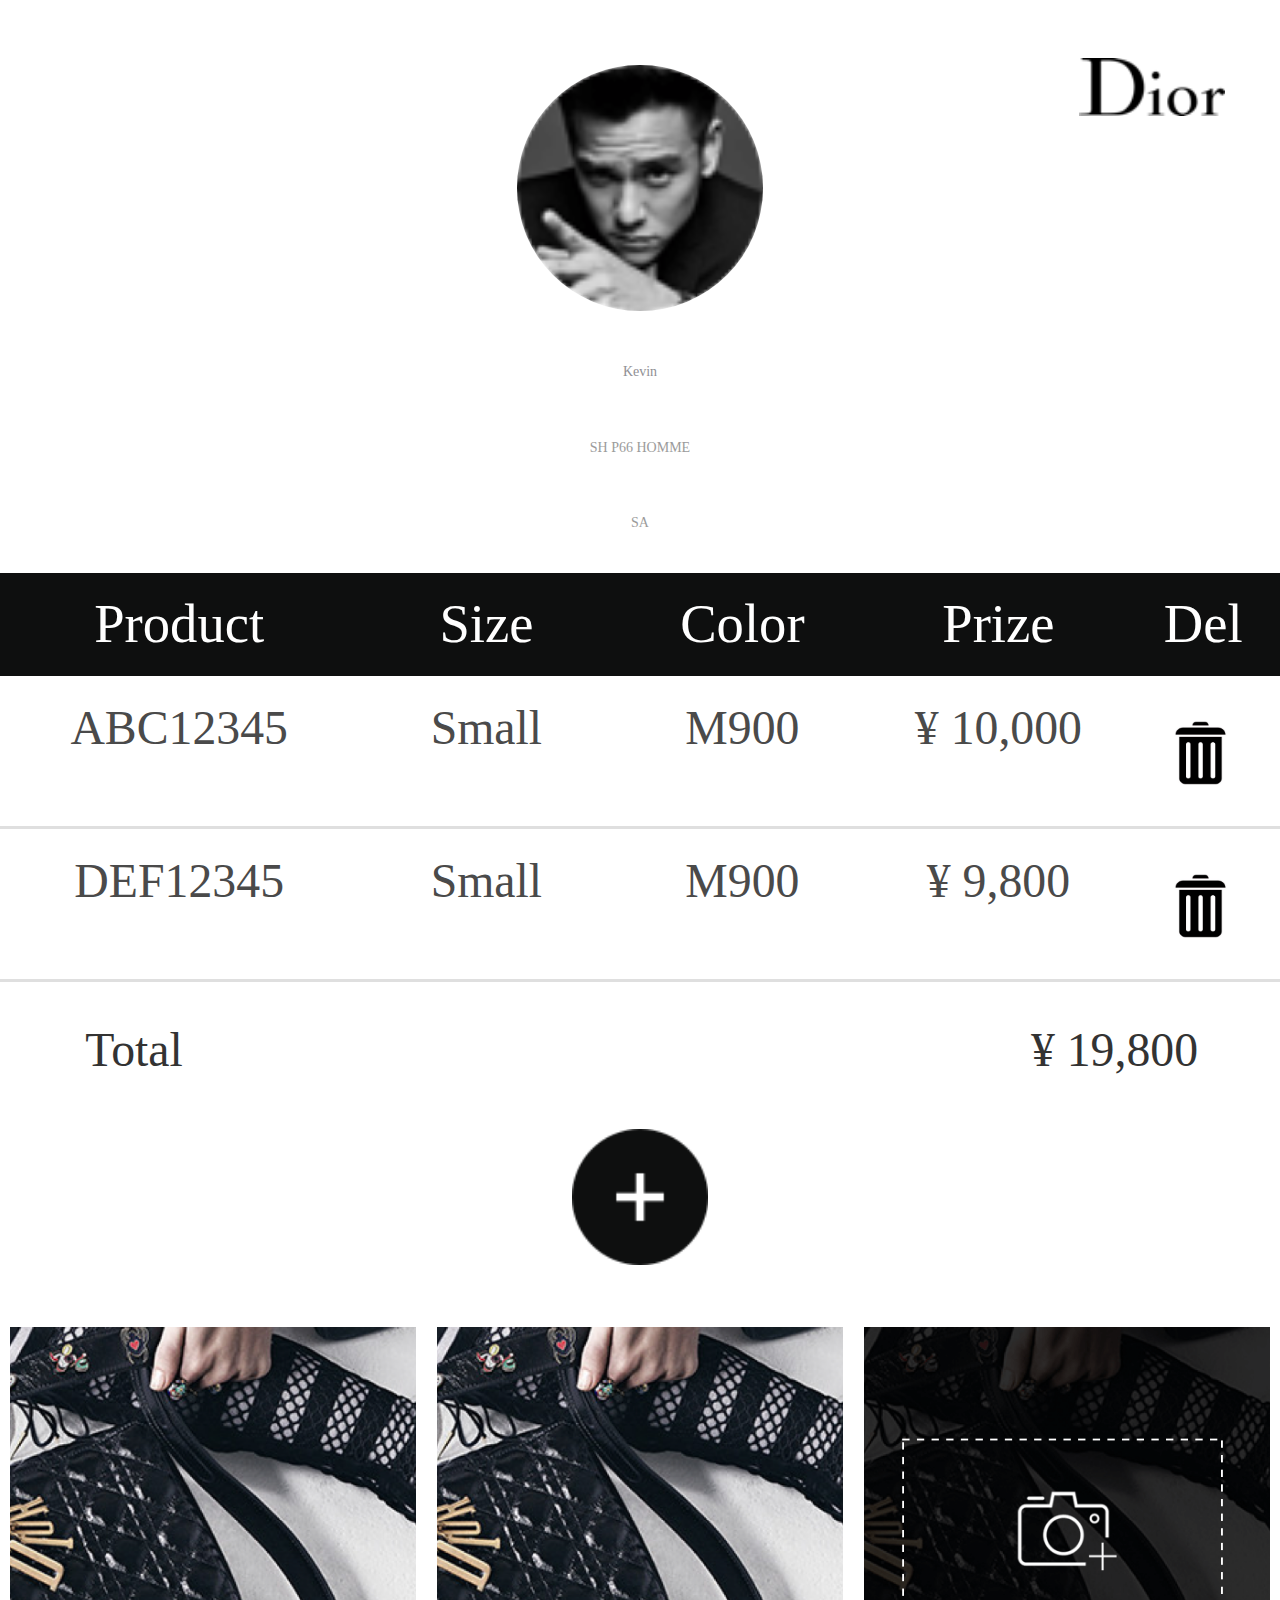
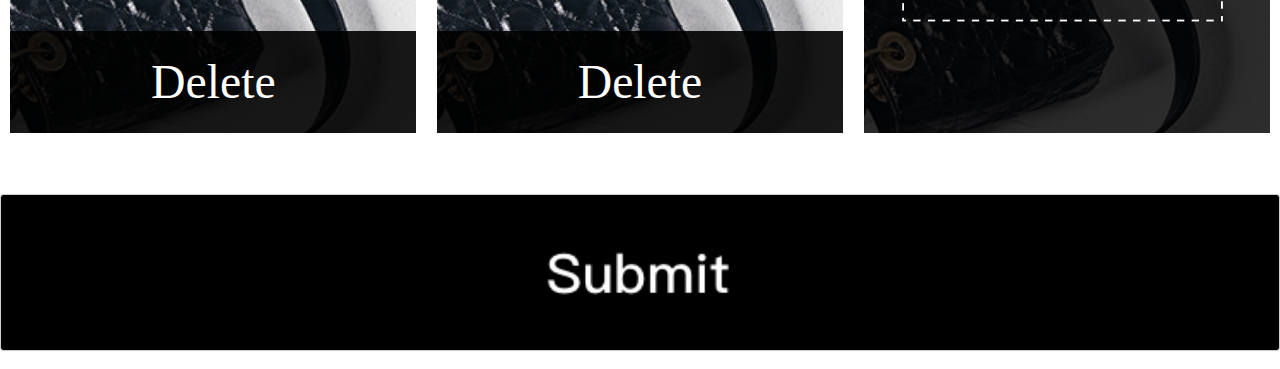
==== index.html @ d6ef1db2 "first commit" ====
<!DOCTYPE html>
<html>
	<head lang="en">
		<!--设置页面不缓存-->
		<META HTTP-EQUIV="pragma" CONTENT="no-cache">
		<META HTTP-EQUIV="Cache-Control" CONTENT="no-cache, must-revalidate">
		<META HTTP-EQUIV="expires" CONTENT="0">
		<meta http-equiv="cache-control" content="max-age=0"/>
		<meta name="viewport" content="width=device-width,initial-scale=1,minimum-scale=1,maximum-scale=1,user-scalable=no"/>
		<meta charset="UTF-8">
		<title>Dior企业号</title>
		<script type="application/javascript" src="js/rem.js"></script>
		<link rel="stylesheet" href="css/mui.min.css"/>
		<link rel="stylesheet" href="css/common.css"/>
		<link rel="stylesheet" href="css/imagePre.css"/>
		<link rel="stylesheet" href="css/index.css"/>
	</head>
	<body style="position:relative;background-color: #fff">
		<!--顶部-->
		<img src="./img/logo @2x.png" alt="" class="logo"/>
		<div class="topStyle">
			<div class="headImg"></div>
			<p class="nameStyle">Kevin</p>
			<p style="color:#9B9B9B;">SH P66 HOMME</p>
			<p style="color:#9B9B9B;">SA</p>
		</div>
		<!--中间部分-->
		<div class="proList">
			<div class="middleHead">
				<div>Product</div>
				<div>Size</div>
				<div>Color</div>
				<div>Prize</div>
				<div>Del</div>
			</div>
			<div class="middleItem 123">
				<div>ABC12345</div>
				<div>Small</div>
				<div>M900</div>
				<div>
					¥ <span>10,000</span>
				</div>
				<div class="delPro" proId="123"><img src="./img/delImg.jpg" alt=""/></div>
			</div>
			<div class="middleItem 124">
				<div>DEF12345</div>
				<div>Small</div>
				<div>M900</div>
				<div>¥ <span>9,800</span></div>
				<div class="delPro" proId="124"><img src="./img/delImg.jpg" alt=""/></div>
			</div>
		</div>
		<div class="totleItem">
			<div>Total</div>
			<div>¥ <span class="total">19,800</span></div>
		</div>

		<!--增加产品-->
		<div class="addPro">
			<img src="./img/add.png" alt="" class="addStyle"/>
		</div>

		<!--产品图片集合-->
		<div class="addImgList">
			<div class="imgCon 5865">
				<div class="imgDiv">
					<img src="./img/img1.png" data-preview-src="" data-preview-group="1" alt="" style="height:1.19rem;"/>
				</div>
				<div class="bottomBtn del" imgId="5865">Delete</div>
			</div>
			<div class="imgCon 5866">
				<div class="imgDiv">
					<img src="./img/img1.png" data-preview-src="" data-preview-group="1"  alt="" style="height:1.19rem;"/>
				</div>
				<div class="bottomBtn del" imgId="5866">Delete</div>
			</div>
			<!--增加图片按钮-->
			<div class="addImg">
				<div class="imgDiv">
					<img src="./img/img-2@2x.png" alt=""/>
				</div>
			</div>
		</div>

		<button type="button" class="btn"></button>

		<!--生产环境需去掉，方便调试 start-->
		<!--<script type="application/javascript" src="js/vconsole.min.js"></script>-->
		<!--<script> var Vconsole=new VConsole();</script>-->
		<!--生产环境需去掉，方便调试 end-->
		<script type="application/javascript" src="js/jquery/jquery-3.1.1.js"></script>
		<script type="application/javascript" src="js/mui.min.js"></script>
		<script type="application/javascript" src="js/mui.previewimage.js"></script>
		<script type="application/javascript" src="js/mui.zoom.js"></script>
		<script type="application/javascript" src="js/common.js"></script>
		<script type="application/javascript" src="js/index.js"></script>

	</body>
</html>
---- css/common.css ----
/*通用样式*/

body{
  padding:0;
  margin:0;
  font-family: PingFangSC-Medium;
  font-size:0.16rem;
  tap-highlight-color:transparent;
  -webkit-tap-highlight-color:transparent;
}

p, ul, ol{
  margin: 0;
  padding: 0;
  list-style: none;
}

*{
  margin:0; padding:0;
}

body, div, dl, dt, dd, li, h1, h2, h3, h4, h5, h6, pre, code, form, fieldset, legend, input, button, textarea, p, blockquote, th, td {
  margin: 0;
  padding: 0;
}

.rt{
  float:right;
}

.lf{
  float:left;
}

.clear:after{
  content:'';
  display:block;
  clear:both;
}
---- css/imagePre.css ----
/*ͼƬ�Ŵ���Ч start*/

.mui-preview-image.mui-fullscreen {
  position: fixed;
  z-index: 20;
  background-color: #000;
}
.mui-preview-header,
.mui-preview-footer {
  position: absolute;
  width: 100%;
  left: 0;
  z-index: 10;
}
.mui-preview-header {
  height: 44px;
  top: 0;
}
.mui-preview-footer {
  height: 50px;
  bottom: 0px;
}
.mui-preview-header .mui-preview-indicator {
  display: block;
  line-height: 25px;
  color: #fff;
  text-align: center;
  margin: 15px auto 4;
  width: 70px;
  background-color: rgba(0, 0, 0, 0.4);
  border-radius: 12px;
  font-size: 16px;
}
.mui-preview-image {
  display: none;
  -webkit-animation-duration: 0.5s;
  animation-duration: 0.5s;
  -webkit-animation-fill-mode: both;
  animation-fill-mode: both;
}
.mui-preview-image.mui-preview-in {
  -webkit-animation-name: fadeIn;
  animation-name: fadeIn;
}
.mui-preview-image.mui-preview-out {
  background: none;
  -webkit-animation-name: fadeOut;
  animation-name: fadeOut;
}
.mui-preview-image.mui-preview-out .mui-preview-header,
.mui-preview-image.mui-preview-out .mui-preview-footer {
  display: none;
}
.mui-zoom-scroller {
  position: absolute;
  display: -webkit-box;
  display: -webkit-flex;
  display: flex;
  -webkit-box-align: center;
  -webkit-align-items: center;
  align-items: center;
  -webkit-box-pack: center;
  -webkit-justify-content: center;
  justify-content: center;
  left: 0;
  right: 0;
  bottom: 0;
  top: 0;
  width: 100%;
  height: 100%;
  margin: 0;
  -webkit-backface-visibility: hidden;
}
.mui-zoom {
  -webkit-transform-style: preserve-3d;
  transform-style: preserve-3d;
}
.mui-slider .mui-slider-group .mui-slider-item img {
  width: auto;
  height: auto;
  max-width: 96%;
  max-height: 96%;
}
.mui-android-4-1 .mui-slider .mui-slider-group .mui-slider-item img {
  width: 100%;
}
.mui-android-4-1 .mui-slider.mui-preview-image .mui-slider-group .mui-slider-item {
  display: inline-table;
}
.mui-android-4-1 .mui-slider.mui-preview-image .mui-zoom-scroller img {
  display: table-cell;
  vertical-align: middle;
}
.mui-preview-loading {
  position: absolute;
  width: 100%;
  height: 100%;
  top: 0;
  left: 0;
  display: none;
}
.mui-preview-loading.mui-active {
  display: block;
}
.mui-preview-loading .mui-spinner-white {
  position: absolute;
  top: 50%;
  left: 50%;
  margin-left: -25px;
  margin-top: -25px;
  height: 50px;
  width: 50px;
}
.mui-preview-image img.mui-transitioning {
  -webkit-transition: -webkit-transform 0.5s ease, opacity 0.5s ease;
  transition: transform 0.5s ease, opacity 0.5s ease;
}
@-webkit-keyframes fadeIn {
  0% {
    opacity: 0;
  }
  100% {
    opacity: 1;
  }
}
@keyframes fadeIn {
  0% {
    opacity: 0;
  }
  100% {
    opacity: 1;
  }
}
@-webkit-keyframes fadeOut {
  0% {
    opacity: 1;
  }
  100% {
    opacity: 0;
  }
}
@keyframes fadeOut {
  0% {
    opacity: 1;
  }
  100% {
    opacity: 0;
  }
}
div img {
  max-width: 100%;
  height: auto;
}

.riskLevel{
  display:none;
}

/*ͼƬ�Ŵ���Ч end*/
---- css/index.css ----
.topStyle{
  text-align: center;
  padding-top:0.19rem;
  padding-bottom:0.04rem;
}
.topStyle p{
  line-height: 0.22rem;
}

.headImg{
  width:0.72rem;
  height:0.72rem;
  margin:auto;
  margin-bottom: 0.07rem;
  background-image: url('../img/img-touxiang2@2x.png');
  background-size:100% 100%;
  border-radius: 0.36rem;
}

.nameStyle{

}
.logo{
  width:0.43rem;
  height:0.17rem;
  position:absolute;
  top:0.17rem;
  right:0.16rem;
}

.middleHead{
  background-color: #0E0F0F;
  display: flex;
  flex-flow: row;
  color:#fff;
}
.middleHead>div{
  width:20%;
  /*flex-grow: 1;*/
  text-align: center;
  /*align-items:stretch;*/
  line-height: 0.3rem;
}

.middleHead>div:nth-child(1){
  width:28%;
}

.middleHead>div:last-child{
  width:12%;
}



.middleItem{
  background-color: #fff;
  color:#4A4A4A;
  display: flex;
  font-size:0.14rem;
  flex-flow: row;
  border-bottom: 0.01rem solid rgba(151,151,151,0.31);
  justify-content:center;
  padding:0.12rem 0;
}
.middleItem>div{
  width:20%;
  word-wrap:break-word;
  /*flex-grow: 1;*/
  text-align: center;
  /*line-height: 0.38rem;*/
  align-items:stretch;
}

.middleItem>div:nth-child(1){
  width:28%;
}

.middleItem>div:last-child{
  width:12%;
}

.delPro img{
  width:0.3rem;
  height:0.2rem;
}

.totleItem{
  background-color: #fff;
  color:#333;
  display: flex;
  font-size:0.14rem;
  flex-flow: row;
  justify-content:space-between;
}

.totleItem>div{
  text-align: center;
  line-height: 0.4rem;
}

.totleItem>div:first-child{
  margin-left:0.25rem;
}

.totleItem>div:last-child{
  margin-right:0.24rem;
}

.addStyle{
  width:0.4rem;
  height:0.4rem;
}


.addImgList{
  display:inline-block;
  min-height:1.25rem;
}

.addImg{
  float:left;
  display:inline-block;
  margin:0.03rem;
}

.addImg img{
  /*width:1.1rem;*/
  display: block;
  height:1.19rem;
  max-width: none;
  position:relative;
  left:-0.422rem;
}


.imgCon{
  display:inline-block;
  position:relative;
  float:left;
  margin:0.03rem;
}

.imgDiv{
  width:1.19rem;
  height:1.19rem;
  overflow: hidden
}

.imgCon img{
  display:block;
  /*height:1.19rem;*/
  max-width: none;
  position: relative;
  top:0;
  left:-0.41rem;
}

.bottomBtn{
  position:absolute;
  bottom:0;
  left:0;
  color:#fff;
  font-size:0.14rem;
  width:100%;
  box-sizing: border-box;
  padding:0.08rem 0;
  line-height: 0.14rem;
  background-color: rgba(0,0,0,0.9);
  text-align: center;
  /*display: none;*/
}

.btn{
  width:100%;
  height:0.46rem;
  background-image: url('../img/button-submit@2x.png');
  background-size:100% 100%;
  margin-top:0.15rem;
  margin-bottom:0.05rem;
}

.addPro{
  text-align: center;
  padding-top:0.03rem;
  padding-bottom:0.15rem;
}
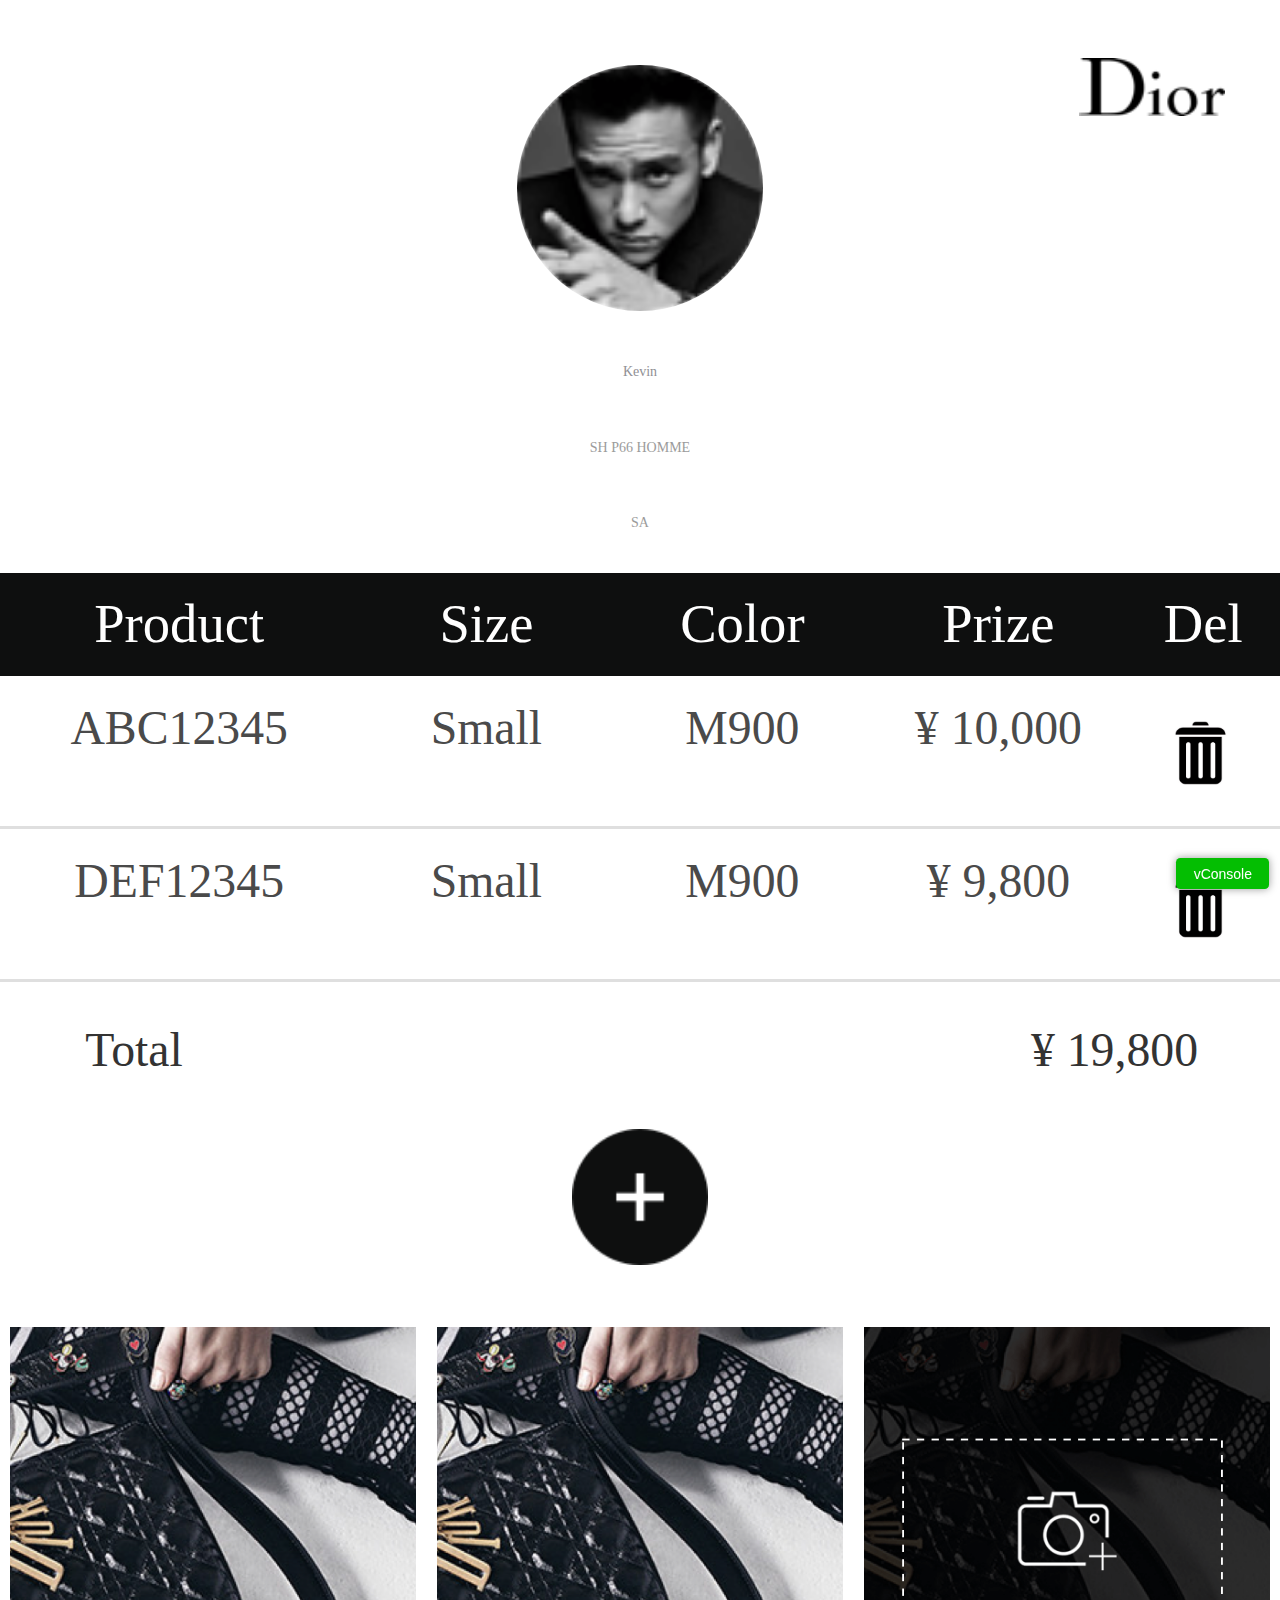
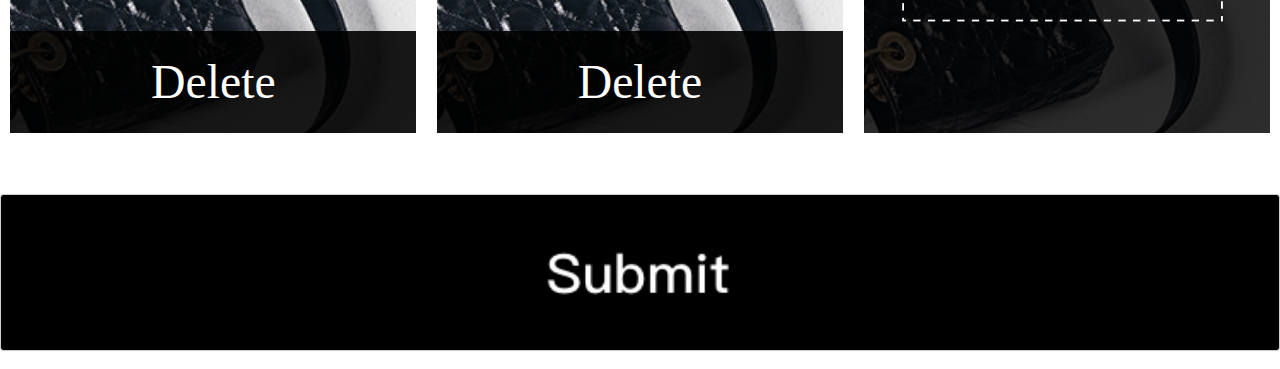
==== commit 34b4fbf9: "优化" ====
--- a/index.html
+++ b/index.html
@@ -85,8 +85,8 @@
 		<button type="button" class="btn"></button>
 
 		<!--生产环境需去掉，方便调试 start-->
-		<!--<script type="application/javascript" src="js/vconsole.min.js"></script>-->
-		<!--<script> var Vconsole=new VConsole();</script>-->
+		<script type="application/javascript" src="js/vconsole.min.js"></script>
+		<script> var Vconsole=new VConsole();</script>
 		<!--生产环境需去掉，方便调试 end-->
 		<script type="application/javascript" src="js/jquery/jquery-3.1.1.js"></script>
 		<script type="application/javascript" src="js/mui.min.js"></script>
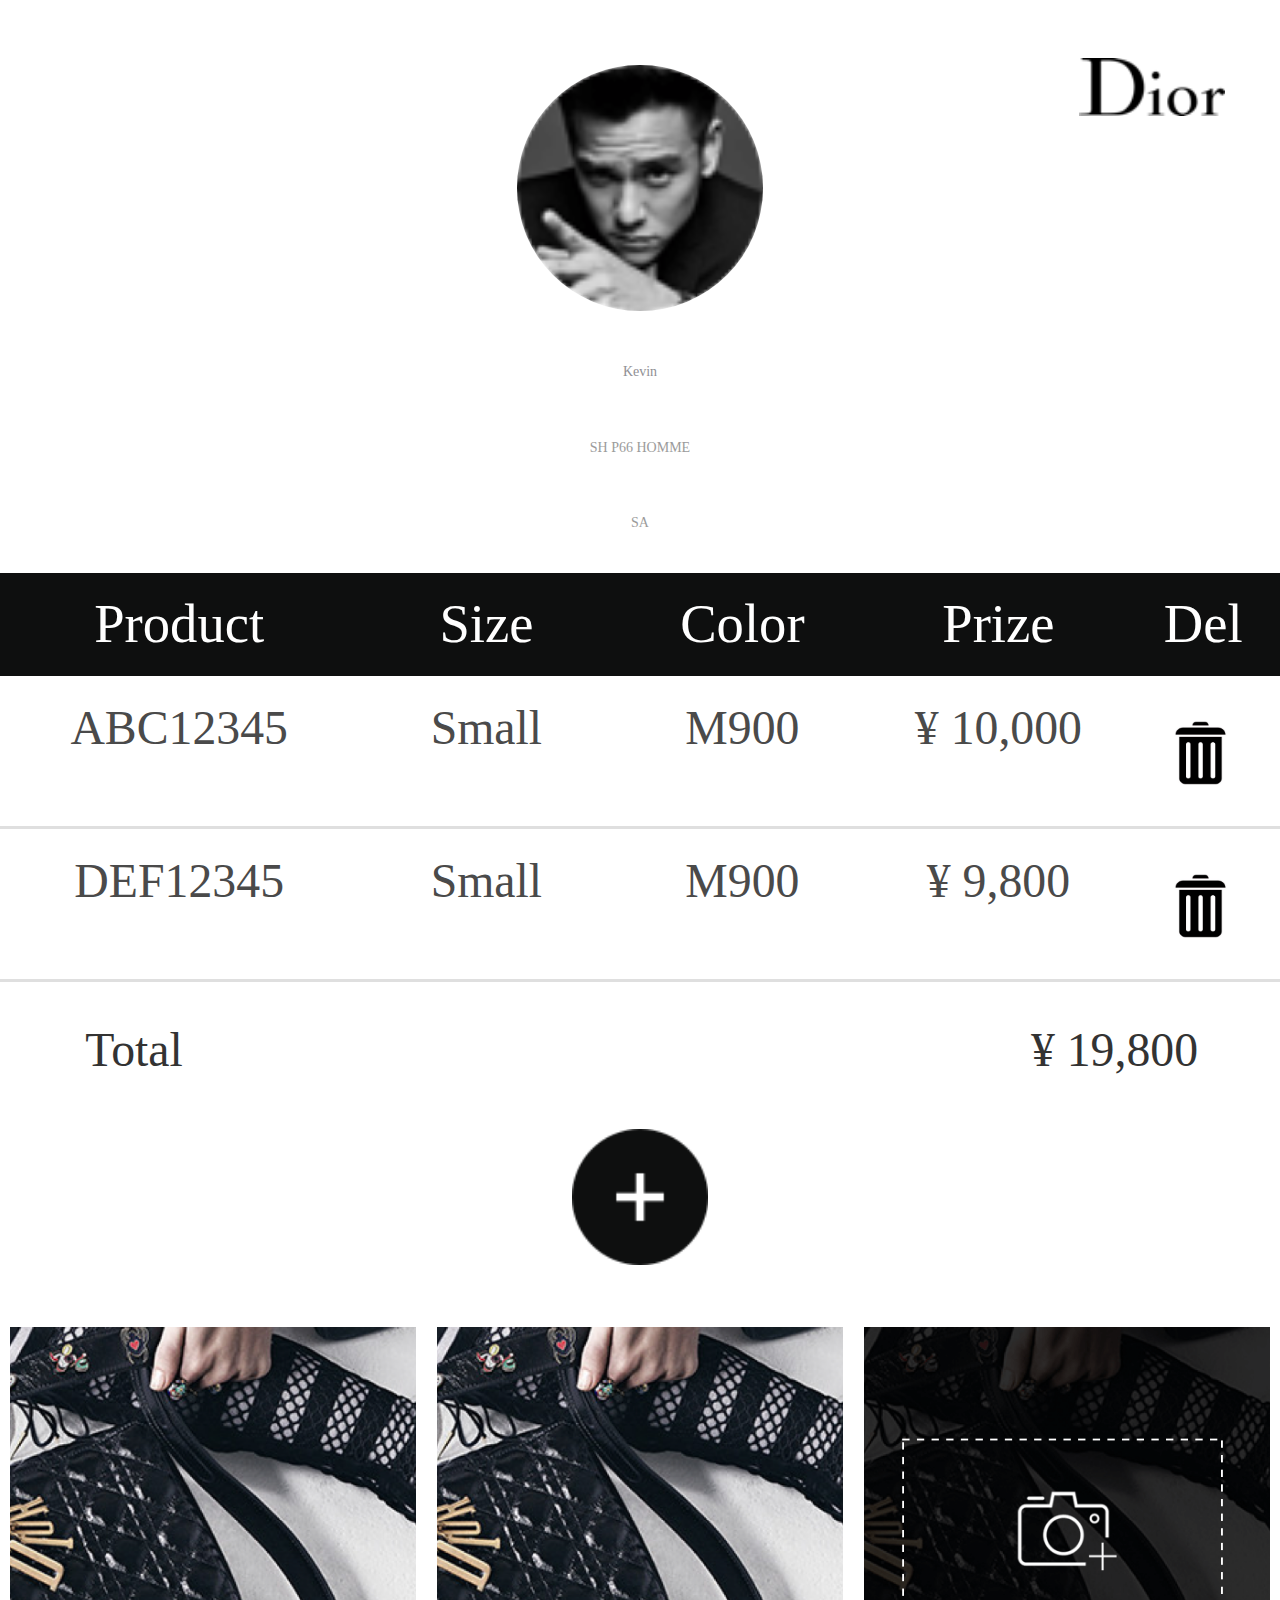
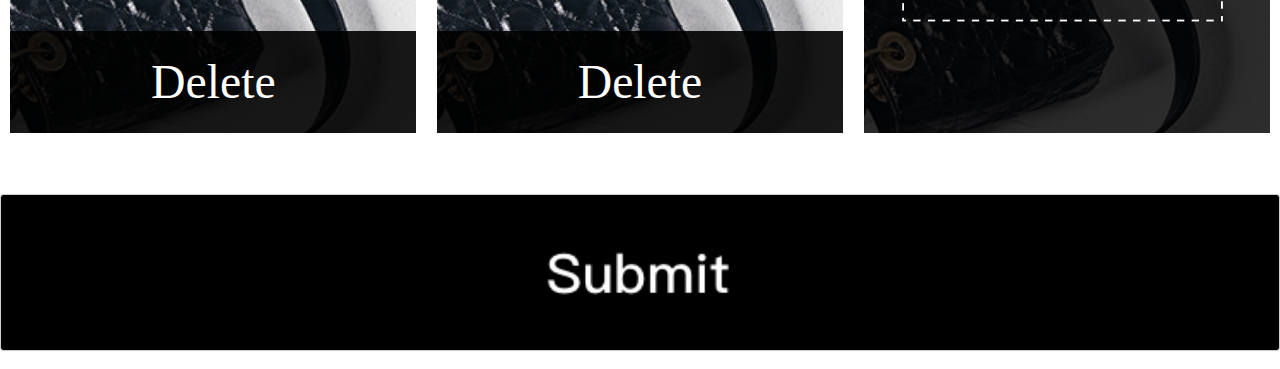
==== commit 4f87bed0: "优化img" ====
--- a/index.html
+++ b/index.html
@@ -85,8 +85,8 @@
 		<button type="button" class="btn"></button>
 
 		<!--生产环境需去掉，方便调试 start-->
-		<script type="application/javascript" src="js/vconsole.min.js"></script>
-		<script> var Vconsole=new VConsole();</script>
+		<!--<script type="application/javascript" src="js/vconsole.min.js"></script>-->
+		<!--<script> var Vconsole=new VConsole();</script>-->
 		<!--生产环境需去掉，方便调试 end-->
 		<script type="application/javascript" src="js/jquery/jquery-3.1.1.js"></script>
 		<script type="application/javascript" src="js/mui.min.js"></script>
